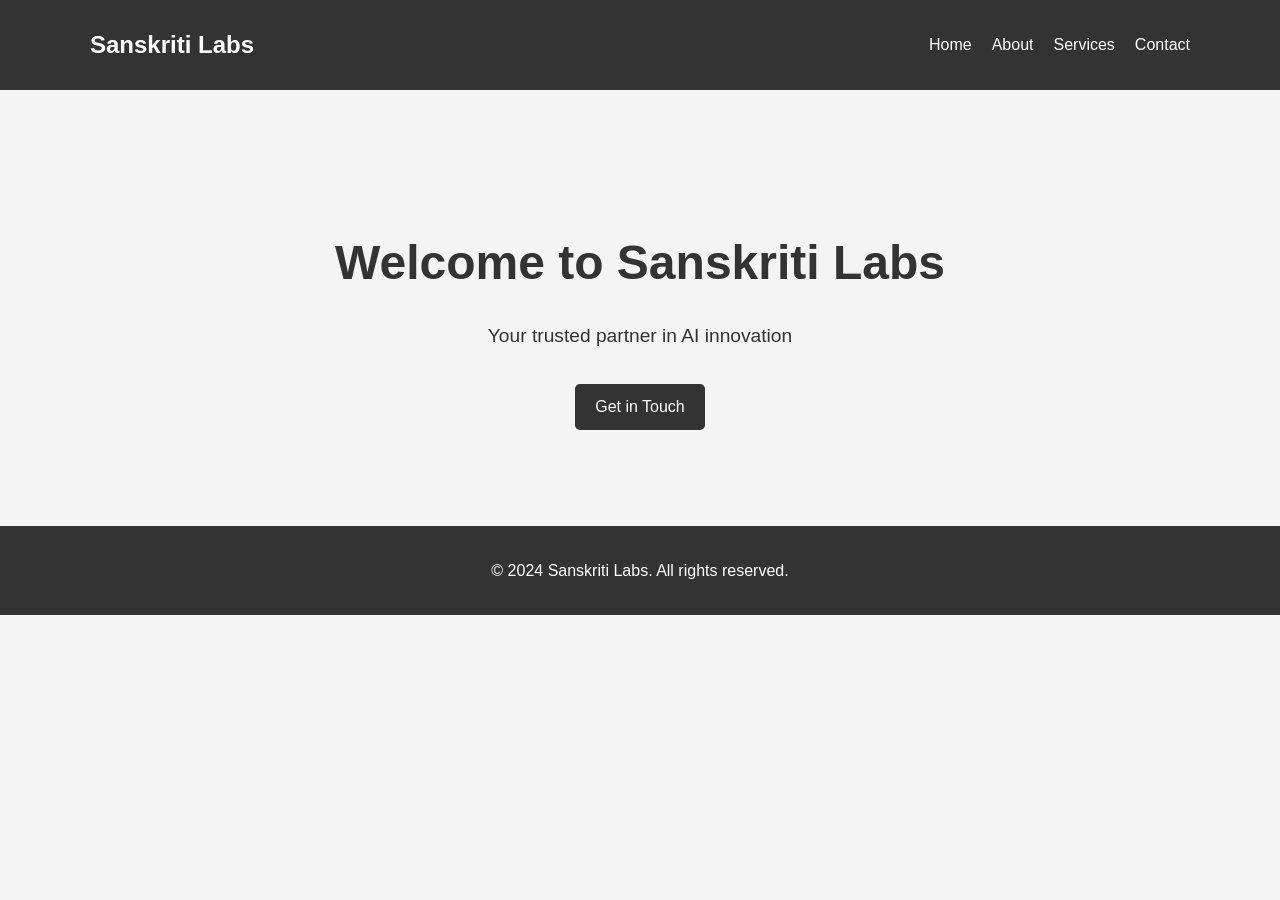
==== index.html @ 85a20cb7 "Create a basic website for Sanskriti Labs, an AI consultancy. This includes the initial HTML, CSS, a" ====
<!DOCTYPE html>
<html lang="en">
<head>
    <meta charset="UTF-8">
    <meta name="viewport" content="width=device-width, initial-scale=1.0">
    <title>Sanskriti Labs - AI Consultancy</title>
    <link rel="stylesheet" href="styles.css">
</head>
<body>
    <header>
        <nav>
            <div class="logo">Sanskriti Labs</div>
            <ul>
                <li><a href="index.html">Home</a></li>
                <li><a href="about.html">About</a></li>
                <li><a href="services.html">Services</a></li>
                <li><a href="contact.html">Contact</a></li>
            </ul>
        </nav>
    </header>

    <main>
        <section class="hero">
            <h1>Welcome to Sanskriti Labs</h1>
            <p>Your trusted partner in AI innovation</p>
            <a href="contact.html" class="cta-button">Get in Touch</a>
        </section>
    </main>

    <footer>
        <p>&copy; 2024 Sanskriti Labs. All rights reserved.</p>
    </footer>

    <script src="script.js"></script>
</body>
</html>
---- styles.css ----
/* General Body Styles */
body {
    font-family: Arial, sans-serif;
    line-height: 1.6;
    margin: 0;
    padding: 0;
    background: #f4f4f4;
    color: #333;
}

/* Header and Navigation */
header {
    background: #333;
    color: #fff;
    padding: 1rem 0;
    position: sticky;
    top: 0;
    width: 100%;
    z-index: 1000;
}

nav {
    display: flex;
    justify-content: space-between;
    align-items: center;
    max-width: 1100px;
    margin: auto;
    padding: 0 2rem;
}

nav .logo {
    font-size: 1.5rem;
    font-weight: bold;
}

nav ul {
    list-style: none;
    display: flex;
}

nav ul li {
    margin-left: 20px;
}

nav ul li a {
    color: #fff;
    text-decoration: none;
    font-size: 1rem;
}

/* Main Content */
main {
    padding: 2rem;
    max-width: 1100px;
    margin: auto;
}

/* Hero Section */
.hero {
    text-align: center;
    padding: 4rem 0;
}

.hero h1 {
    font-size: 3rem;
    margin-bottom: 1rem;
}

.hero p {
    font-size: 1.2rem;
    margin-bottom: 2rem;
}

.cta-button {
    display: inline-block;
    background: #333;
    color: #fff;
    padding: 10px 20px;
    text-decoration: none;
    border-radius: 5px;
}

/* About Us Section */
.about-us, .our-services, .contact-form {
    padding: 2rem 0;
}

/* Footer */
footer {
    text-align: center;
    padding: 1rem;
    background: #333;
    color: #fff;
}

/* Form Styles */
form {
    display: flex;
    flex-direction: column;
}

form label {
    margin-bottom: 0.5rem;
}

form input, form textarea {
    padding: 0.5rem;
    margin-bottom: 1rem;
    border: 1px solid #ccc;
    border-radius: 5px;
}

form button {
    background: #333;
    color: #fff;
    padding: 10px 20px;
    border: none;
    border-radius: 5px;
    cursor: pointer;
}
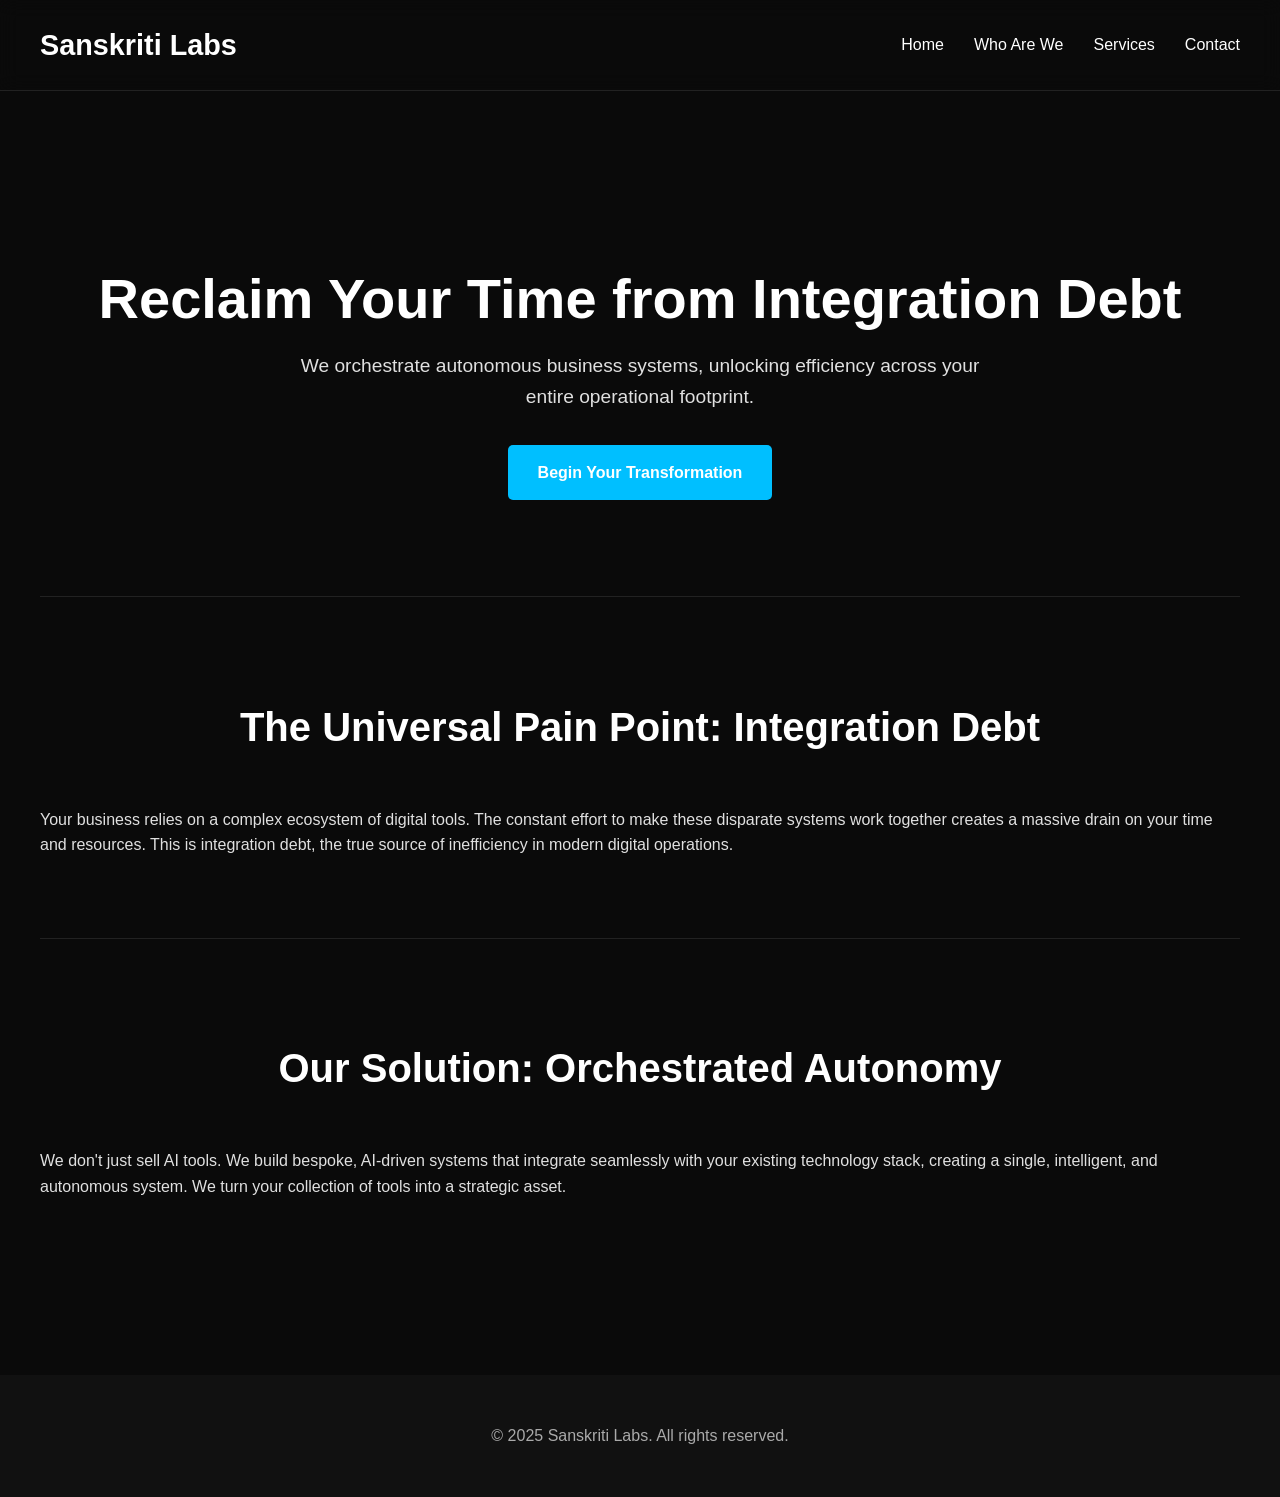
==== commit 660dca35: "I've redesigned the Sanskriti Labs website to align with your new strategic blueprint. This major up" ====
--- a/index.html
+++ b/index.html
@@ -3,7 +3,7 @@
 <head>
     <meta charset="UTF-8">
     <meta name="viewport" content="width=device-width, initial-scale=1.0">
-    <title>Sanskriti Labs - AI Consultancy</title>
+    <title>Sanskriti Labs - Autonomous Business Systems</title>
     <link rel="stylesheet" href="styles.css">
 </head>
 <body>
@@ -12,7 +12,7 @@
             <div class="logo">Sanskriti Labs</div>
             <ul>
                 <li><a href="index.html">Home</a></li>
-                <li><a href="about.html">About</a></li>
+                <li><a href="about.html">Who Are We</a></li>
                 <li><a href="services.html">Services</a></li>
                 <li><a href="contact.html">Contact</a></li>
             </ul>
@@ -21,14 +21,24 @@
 
     <main>
         <section class="hero">
-            <h1>Welcome to Sanskriti Labs</h1>
-            <p>Your trusted partner in AI innovation</p>
-            <a href="contact.html" class="cta-button">Get in Touch</a>
+            <h1>Reclaim Your Time from Integration Debt</h1>
+            <p>We orchestrate autonomous business systems, unlocking efficiency across your entire operational footprint.</p>
+            <a href="contact.html" class="cta-button">Begin Your Transformation</a>
+        </section>
+
+        <section class="problem">
+            <h2>The Universal Pain Point: Integration Debt</h2>
+            <p>Your business relies on a complex ecosystem of digital tools. The constant effort to make these disparate systems work together creates a massive drain on your time and resources. This is integration debt, the true source of inefficiency in modern digital operations.</p>
+        </section>
+
+        <section class="solution">
+            <h2>Our Solution: Orchestrated Autonomy</h2>
+            <p>We don't just sell AI tools. We build bespoke, AI-driven systems that integrate seamlessly with your existing technology stack, creating a single, intelligent, and autonomous system. We turn your collection of tools into a strategic asset.</p>
         </section>
     </main>
 
     <footer>
-        <p>&copy; 2024 Sanskriti Labs. All rights reserved.</p>
+        <p>&copy; 2025 Sanskriti Labs. All rights reserved.</p>
     </footer>
 
     <script src="script.js"></script>
--- a/styles.css
+++ b/styles.css
@@ -1,36 +1,38 @@
 /* General Body Styles */
 body {
-    font-family: Arial, sans-serif;
+    font-family: 'Inter', sans-serif;
     line-height: 1.6;
     margin: 0;
     padding: 0;
-    background: #f4f4f4;
-    color: #333;
+    background: #0a0a0a;
+    color: #e0e0e0;
 }
 
 /* Header and Navigation */
 header {
-    background: #333;
-    color: #fff;
+    background: rgba(10, 10, 10, 0.8);
+    backdrop-filter: blur(10px);
     padding: 1rem 0;
     position: sticky;
     top: 0;
     width: 100%;
     z-index: 1000;
+    border-bottom: 1px solid #222;
 }
 
 nav {
     display: flex;
     justify-content: space-between;
     align-items: center;
-    max-width: 1100px;
+    max-width: 1200px;
     margin: auto;
     padding: 0 2rem;
 }
 
 nav .logo {
-    font-size: 1.5rem;
+    font-size: 1.8rem;
     font-weight: bold;
+    color: #fff;
 }
 
 nav ul {
@@ -39,82 +41,168 @@
 }
 
 nav ul li {
-    margin-left: 20px;
+    margin-left: 30px;
 }
 
 nav ul li a {
     color: #fff;
     text-decoration: none;
     font-size: 1rem;
+    transition: color 0.3s ease;
+}
+
+nav ul li a:hover {
+    color: #00bfff;
+}
+
+.nav-toggle {
+    display: none;
+    font-size: 2rem;
+    cursor: pointer;
+}
+
+@media (max-width: 768px) {
+    nav ul {
+        display: none;
+        flex-direction: column;
+        width: 100%;
+        position: absolute;
+        top: 70px;
+        left: 0;
+        background: #111;
+    }
+
+    nav ul.active {
+        display: flex;
+    }
+
+    nav ul li {
+        margin: 1rem 0;
+        text-align: center;
+    }
+
+    .nav-toggle {
+        display: block;
+    }
 }
 
 /* Main Content */
 main {
     padding: 2rem;
-    max-width: 1100px;
+    max-width: 1200px;
     margin: auto;
 }
 
 /* Hero Section */
 .hero {
     text-align: center;
-    padding: 4rem 0;
+    padding: 6rem 0;
 }
 
 .hero h1 {
-    font-size: 3rem;
+    font-size: 3.5rem;
     margin-bottom: 1rem;
+    color: #fff;
+    line-height: 1.2;
 }
 
 .hero p {
     font-size: 1.2rem;
     margin-bottom: 2rem;
+    max-width: 700px;
+    margin-left: auto;
+    margin-right: auto;
 }
 
 .cta-button {
     display: inline-block;
-    background: #333;
-    color: #fff;
-    padding: 10px 20px;
+    background: #00bfff;
+    color: #fff;
+    padding: 15px 30px;
     text-decoration: none;
     border-radius: 5px;
-}
-
-/* About Us Section */
-.about-us, .our-services, .contact-form {
-    padding: 2rem 0;
+    font-weight: bold;
+    transition: background 0.3s ease;
+}
+
+.cta-button:hover {
+    background: #009acd;
+}
+
+/* Sections */
+section {
+    padding: 4rem 0;
+    border-bottom: 1px solid #222;
+}
+
+section:last-child {
+    border-bottom: none;
+}
+
+h2 {
+    font-size: 2.5rem;
+    text-align: center;
+    margin-bottom: 3rem;
+    color: #fff;
+}
+
+/* Service Modules */
+.service-module, .process-step {
+    background: #111;
+    padding: 2rem;
+    margin-bottom: 2rem;
+    border-radius: 8px;
+    border: 1px solid #222;
+}
+
+.service-module h2, .process-step h3 {
+    font-size: 1.8rem;
+    margin-bottom: 1rem;
+    color: #00bfff;
 }
 
 /* Footer */
 footer {
     text-align: center;
-    padding: 1rem;
-    background: #333;
-    color: #fff;
+    padding: 2rem;
+    background: #111;
+    color: #aaa;
+    margin-top: 4rem;
 }
 
 /* Form Styles */
 form {
     display: flex;
     flex-direction: column;
+    max-width: 600px;
+    margin: auto;
 }
 
 form label {
     margin-bottom: 0.5rem;
+    color: #ccc;
 }
 
 form input, form textarea {
-    padding: 0.5rem;
-    margin-bottom: 1rem;
-    border: 1px solid #ccc;
+    padding: 1rem;
+    margin-bottom: 1.5rem;
+    border: 1px solid #333;
     border-radius: 5px;
+    background: #222;
+    color: #fff;
 }
 
 form button {
-    background: #333;
-    color: #fff;
-    padding: 10px 20px;
+    background: #00bfff;
+    color: #fff;
+    padding: 15px 30px;
     border: none;
     border-radius: 5px;
     cursor: pointer;
-}
+    font-weight: bold;
+    transition: background 0.3s ease;
+}
+
+form button:hover {
+    background: #009acd;
+}
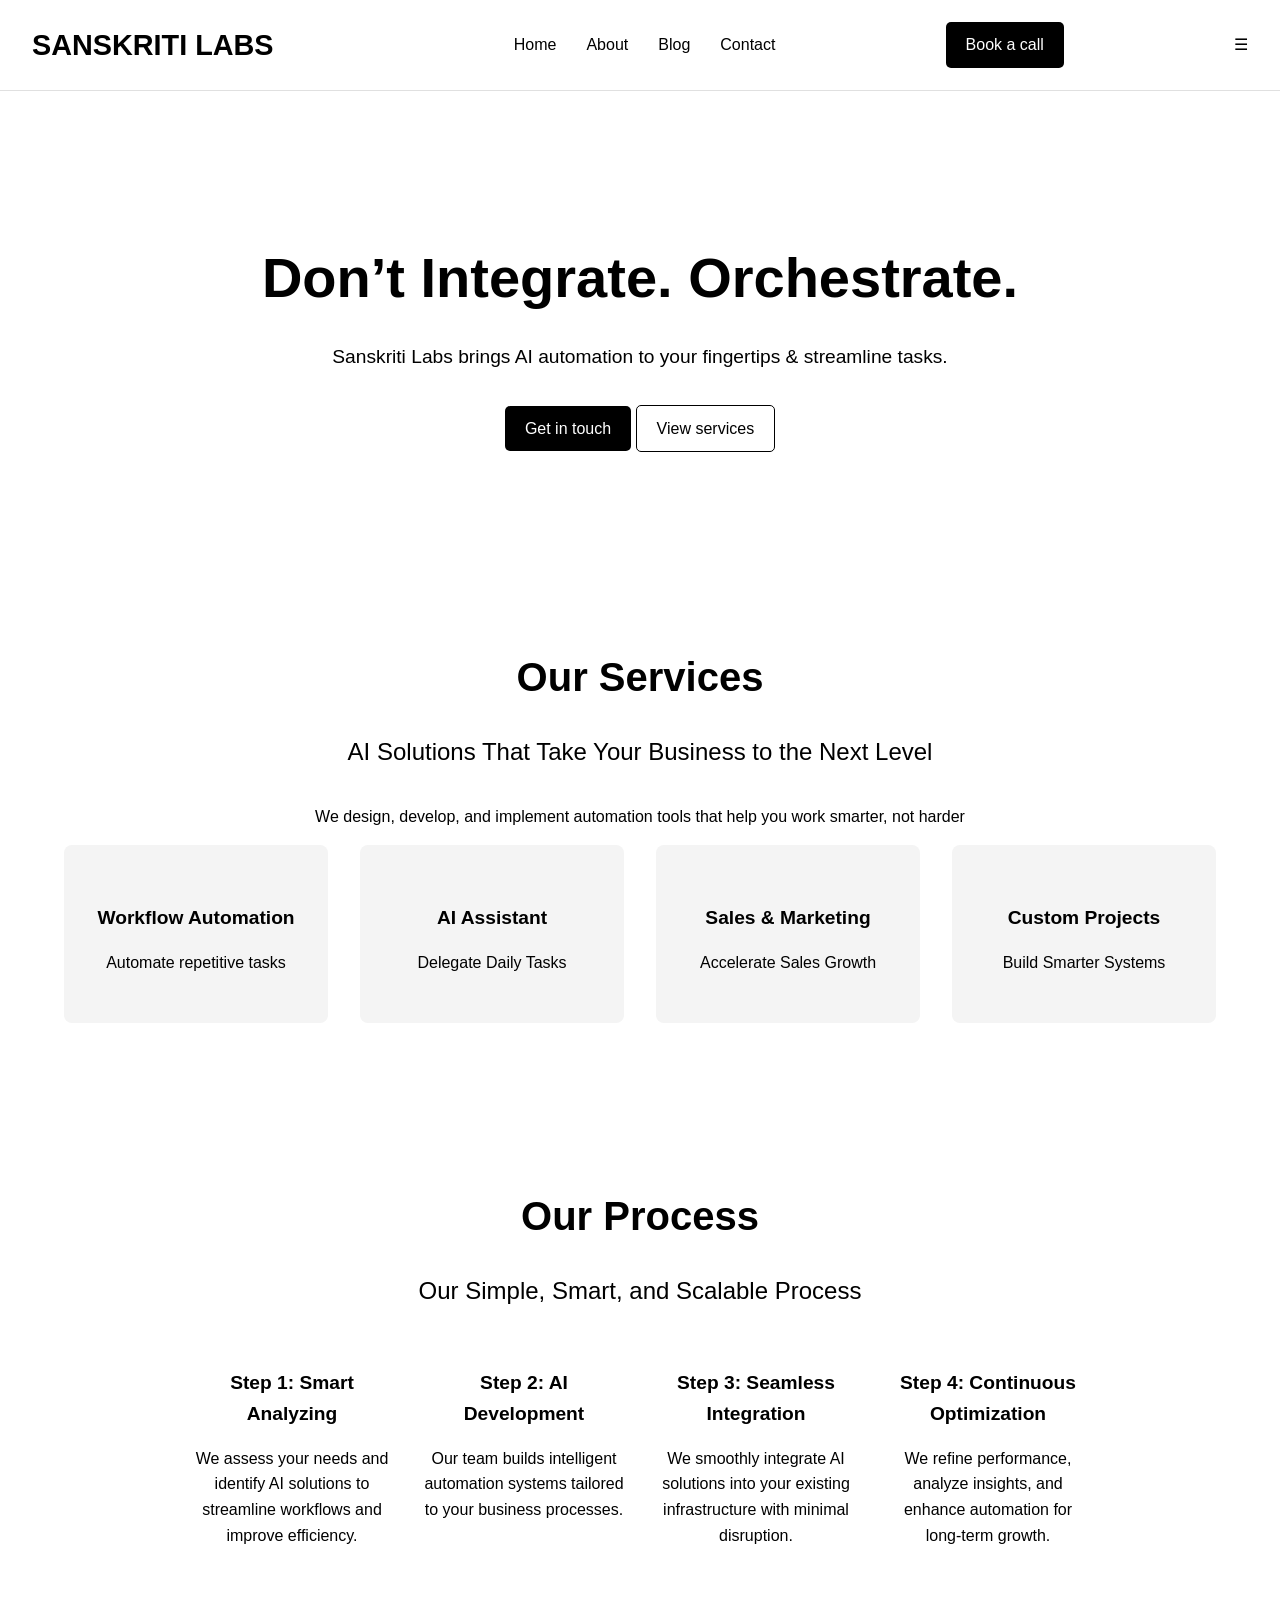
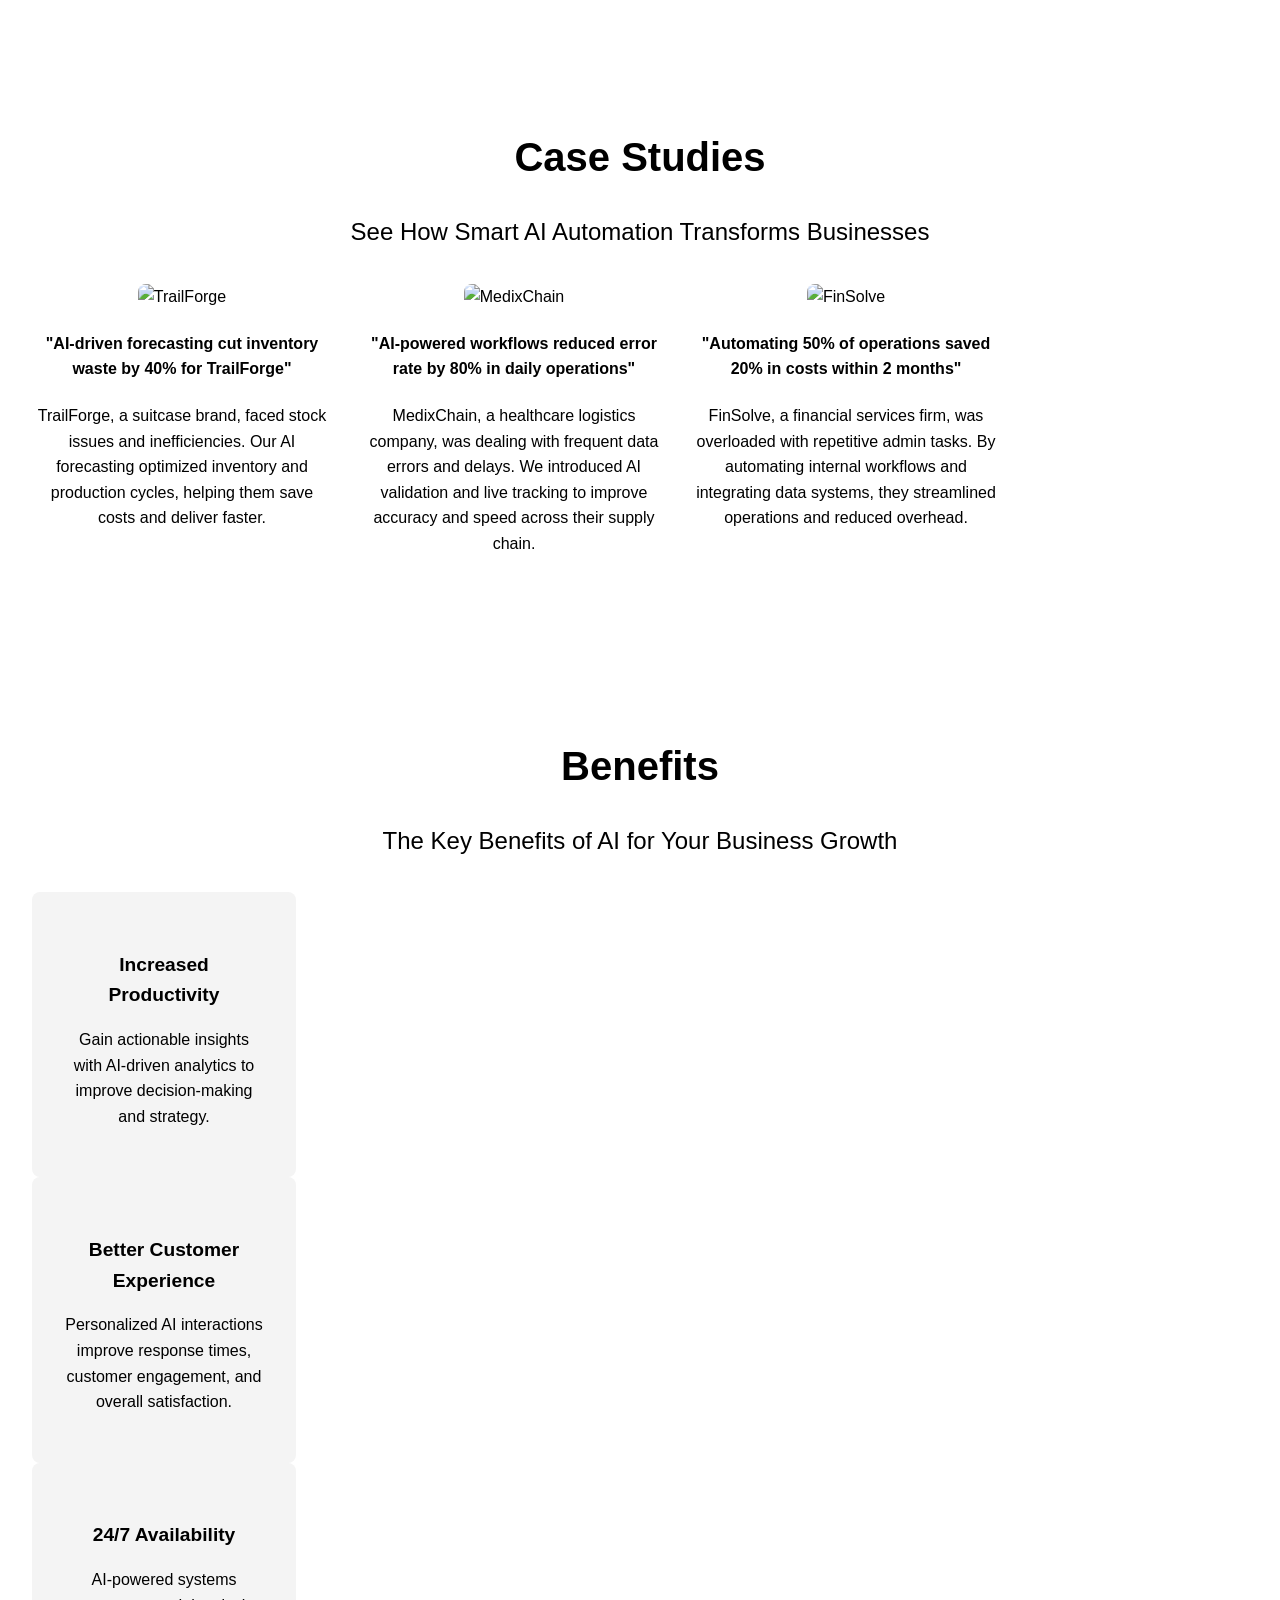
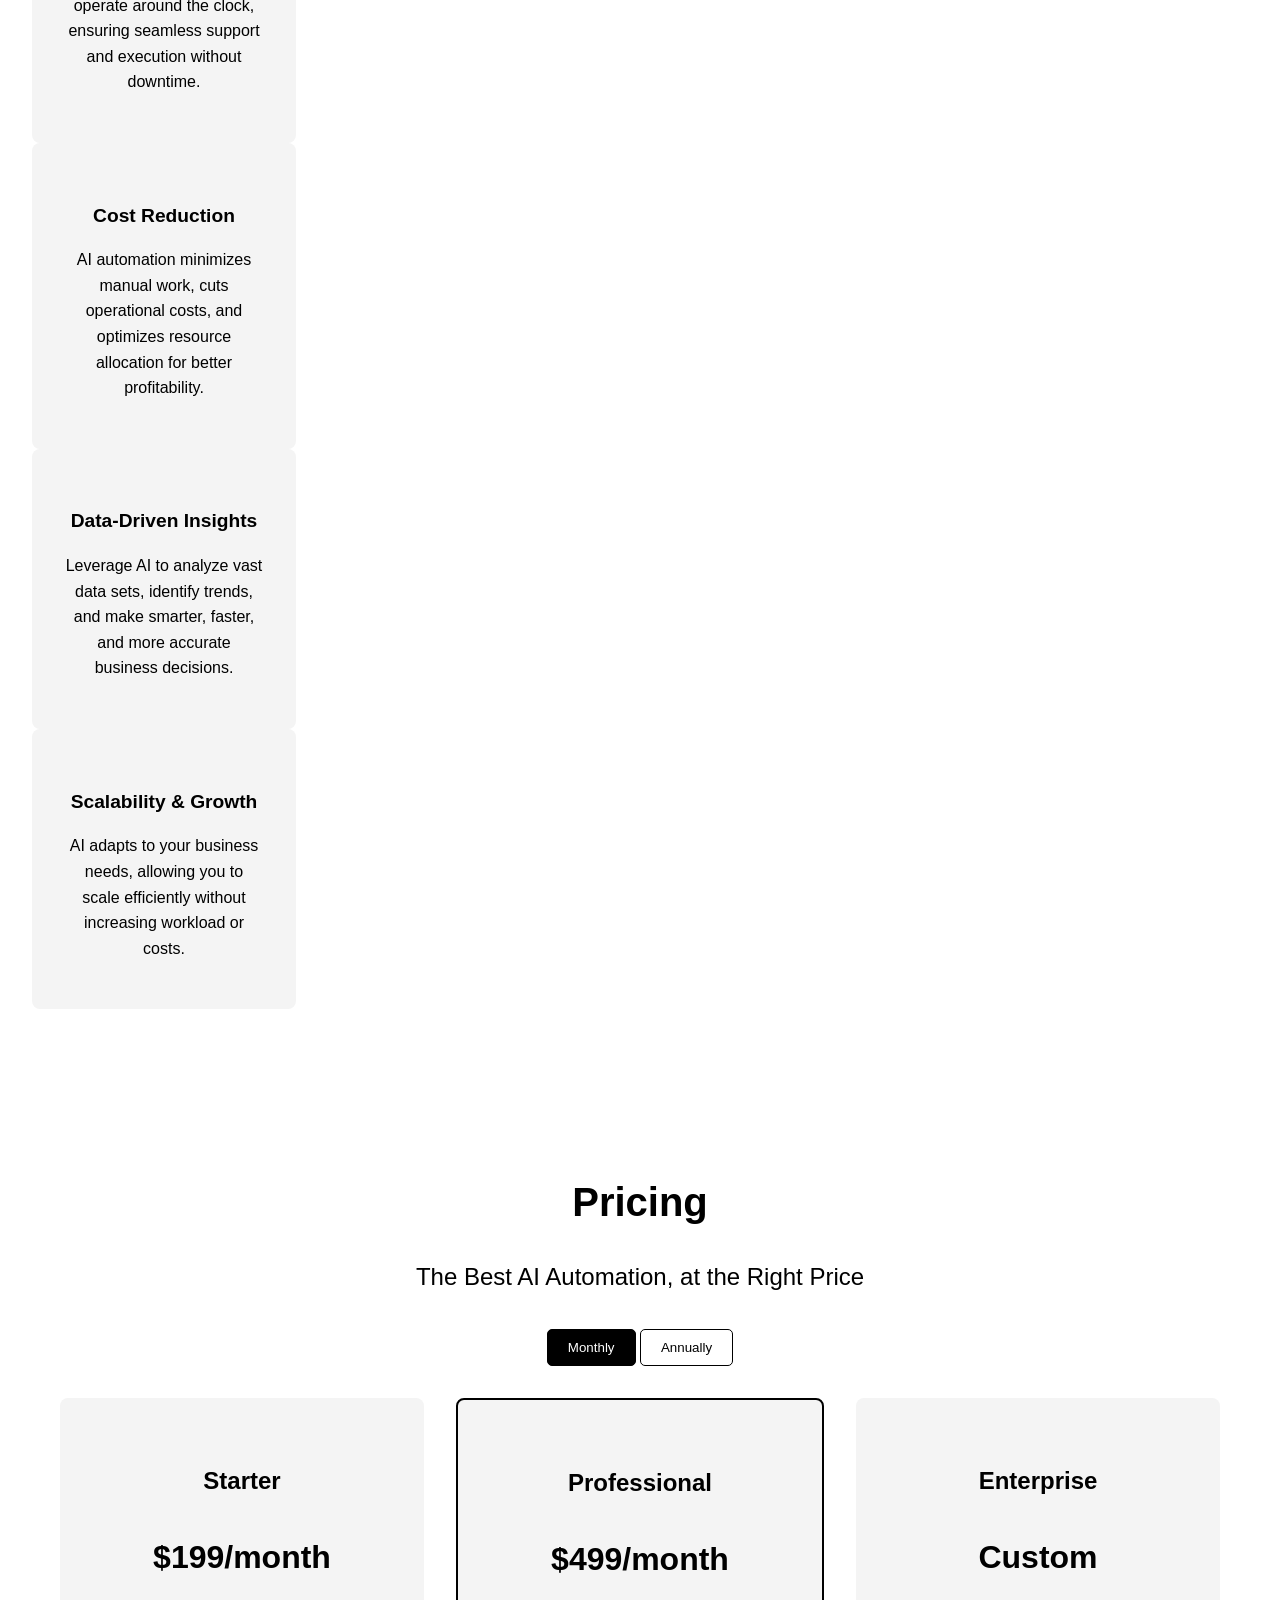
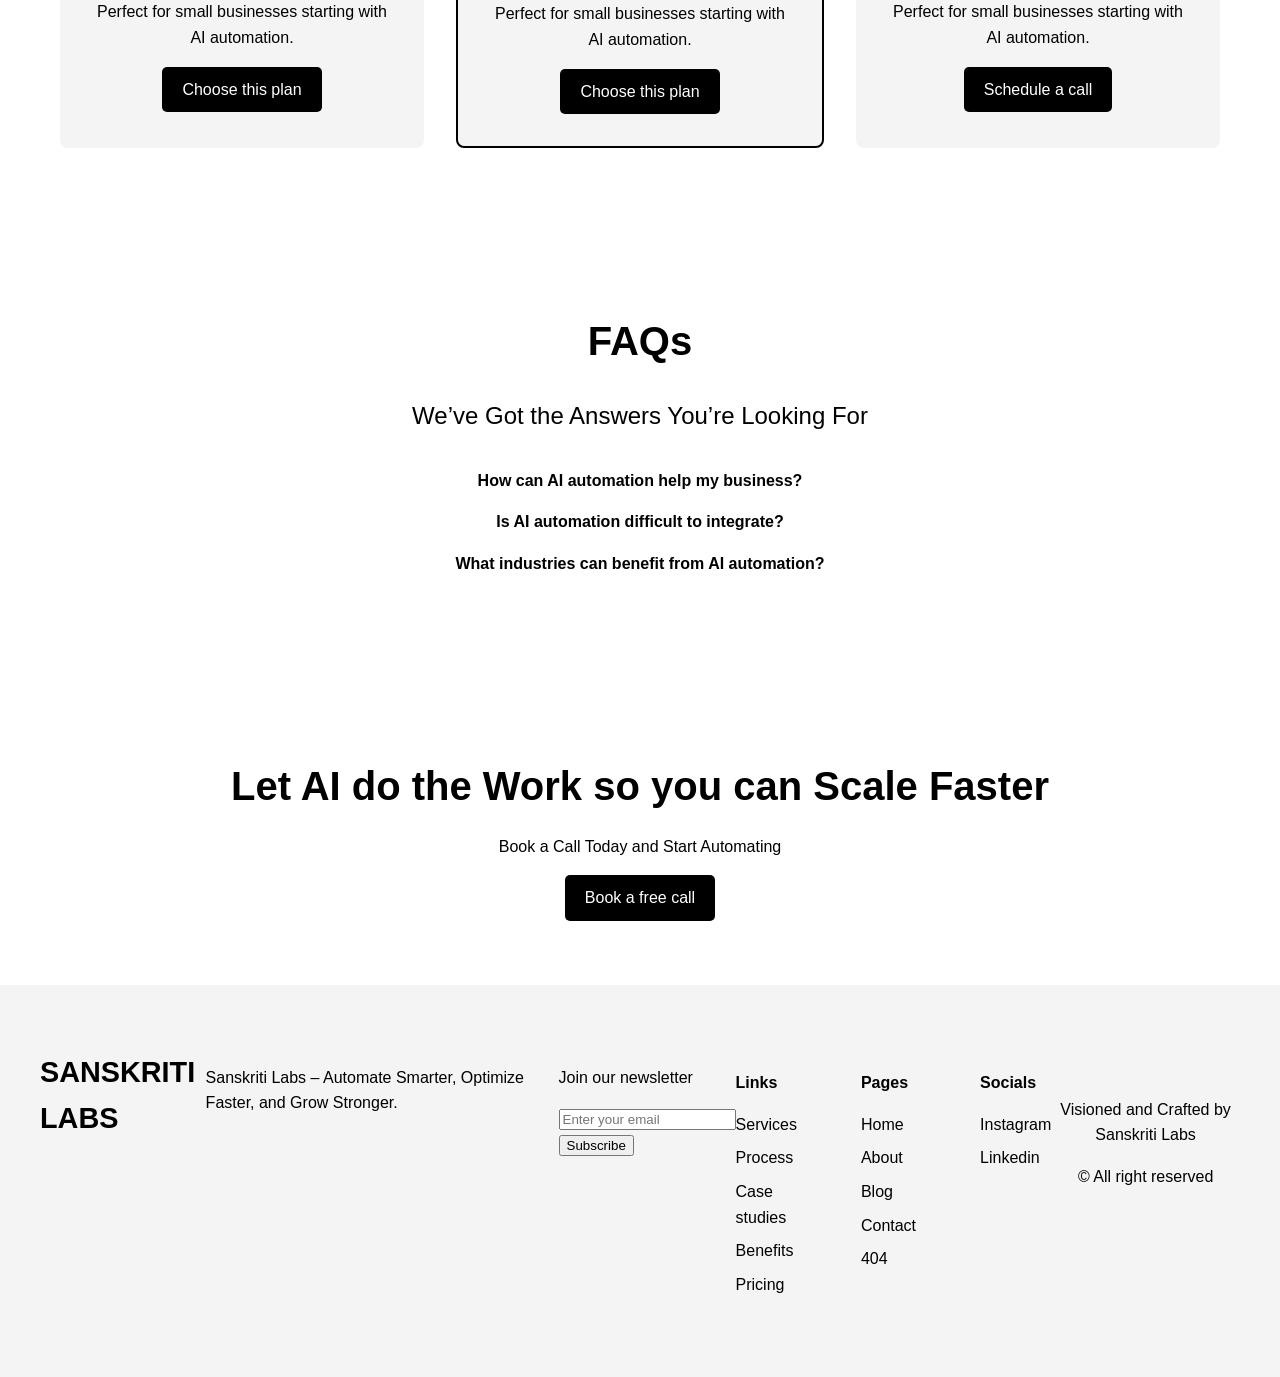
==== commit 0f1af154: "I will clone the Sanskriti Labs website with a light theme. This will replicate the entire website a" ====
--- a/index.html
+++ b/index.html
@@ -3,42 +3,239 @@
 <head>
     <meta charset="UTF-8">
     <meta name="viewport" content="width=device-width, initial-scale=1.0">
-    <title>Sanskriti Labs - Autonomous Business Systems</title>
+    <title>Sanskriti Labs - Don't Integrate. Orchestrate.</title>
     <link rel="stylesheet" href="styles.css">
 </head>
 <body>
     <header>
+        <div class="logo">SANSKRITI LABS</div>
         <nav>
-            <div class="logo">Sanskriti Labs</div>
             <ul>
                 <li><a href="index.html">Home</a></li>
-                <li><a href="about.html">Who Are We</a></li>
-                <li><a href="services.html">Services</a></li>
+                <li><a href="about.html">About</a></li>
+                <li><a href="blog.html">Blog</a></li>
                 <li><a href="contact.html">Contact</a></li>
             </ul>
         </nav>
+        <a href="#" class="cta-button">Book a call</a>
     </header>
 
     <main>
         <section class="hero">
-            <h1>Reclaim Your Time from Integration Debt</h1>
-            <p>We orchestrate autonomous business systems, unlocking efficiency across your entire operational footprint.</p>
-            <a href="contact.html" class="cta-button">Begin Your Transformation</a>
-        </section>
-
-        <section class="problem">
-            <h2>The Universal Pain Point: Integration Debt</h2>
-            <p>Your business relies on a complex ecosystem of digital tools. The constant effort to make these disparate systems work together creates a massive drain on your time and resources. This is integration debt, the true source of inefficiency in modern digital operations.</p>
-        </section>
-
-        <section class="solution">
-            <h2>Our Solution: Orchestrated Autonomy</h2>
-            <p>We don't just sell AI tools. We build bespoke, AI-driven systems that integrate seamlessly with your existing technology stack, creating a single, intelligent, and autonomous system. We turn your collection of tools into a strategic asset.</p>
+            <div class="hero-content">
+                <h1>Don’t Integrate. Orchestrate.</h1>
+                <p>Sanskriti Labs brings AI automation to your fingertips & streamline tasks.</p>
+                <a href="contact.html" class="cta-button">Get in touch</a>
+                <a href="#services" class="cta-button secondary">View services</a>
+            </div>
+        </section>
+
+        <section id="services" class="services">
+            <h2>Our Services</h2>
+            <h3>AI Solutions That Take Your Business to the Next Level</h3>
+            <p>We design, develop, and implement automation tools that help you work smarter, not harder</p>
+            <div class="service-cards">
+                <div class="card">
+                    <h4>Workflow Automation</h4>
+                    <p>Automate repetitive tasks</p>
+                </div>
+                <div class="card">
+                    <h4>AI Assistant</h4>
+                    <p>Delegate Daily Tasks</p>
+                </div>
+                <div class="card">
+                    <h4>Sales & Marketing</h4>
+                    <p>Accelerate Sales Growth</p>
+                </div>
+                <div class="card">
+                    <h4>Custom Projects</h4>
+                    <p>Build Smarter Systems</p>
+                </div>
+            </div>
+        </section>
+
+        <section class="process">
+            <h2>Our Process</h2>
+            <h3>Our Simple, Smart, and Scalable Process</h3>
+            <div class="process-steps">
+                <div class="step">
+                    <h4>Step 1: Smart Analyzing</h4>
+                    <p>We assess your needs and identify AI solutions to streamline workflows and improve efficiency.</p>
+                </div>
+                <div class="step">
+                    <h4>Step 2: AI Development</h4>
+                    <p>Our team builds intelligent automation systems tailored to your business processes.</p>
+                </div>
+                <div class="step">
+                    <h4>Step 3: Seamless Integration</h4>
+                    <p>We smoothly integrate AI solutions into your existing infrastructure with minimal disruption.</p>
+                </div>
+                <div class="step">
+                    <h4>Step 4: Continuous Optimization</h4>
+                    <p>We refine performance, analyze insights, and enhance automation for long-term growth.</p>
+                </div>
+            </div>
+        </section>
+
+        <section id="cases" class="case-studies">
+            <h2>Case Studies</h2>
+            <h3>See How Smart AI Automation Transforms Businesses</h3>
+            <div class="case-study-slider">
+                <div class="case-study">
+                    <img src="https://framerusercontent.com/images/wZ4QywsLlJwC6C7w4D9W92Oqug.jpeg" alt="TrailForge">
+                    <h4>"AI-driven forecasting cut inventory waste by 40% for TrailForge"</h4>
+                    <p>TrailForge, a suitcase brand, faced stock issues and inefficiencies. Our AI forecasting optimized inventory and production cycles, helping them save costs and deliver faster.</p>
+                </div>
+                <div class="case-study">
+                    <img src="https://framerusercontent.com/images/CDxS3e61UksiMm0oJGi80w7vEA.jpeg" alt="MedixChain">
+                    <h4>"AI-powered workflows reduced error rate by 80% in daily operations"</h4>
+                    <p>MedixChain, a healthcare logistics company, was dealing with frequent data errors and delays. We introduced AI validation and live tracking to improve accuracy and speed across their supply chain.</p>
+                </div>
+                <div class="case-study">
+                    <img src="https://framerusercontent.com/images/JK0fwwNQempKT9E5v6SvIj81ag.jpeg" alt="FinSolve">
+                    <h4>"Automating 50% of operations saved 20% in costs within 2 months"</h4>
+                    <p>FinSolve, a financial services firm, was overloaded with repetitive admin tasks. By automating internal workflows and integrating data systems, they streamlined operations and reduced overhead.</p>
+                </div>
+            </div>
+        </section>
+
+        <section id="benefits" class="benefits">
+            <h2>Benefits</h2>
+            <h3>The Key Benefits of AI for Your Business Growth</h3>
+            <div class="benefit-cards">
+                <div class="card">
+                    <h4>Increased Productivity</h4>
+                    <p>Gain actionable insights with AI-driven analytics to improve decision-making and strategy.</p>
+                </div>
+                <div class="card">
+                    <h4>Better Customer Experience</h4>
+                    <p>Personalized AI interactions improve response times, customer engagement, and overall satisfaction.</p>
+                </div>
+                <div class="card">
+                    <h4>24/7 Availability</h4>
+                    <p>AI-powered systems operate around the clock, ensuring seamless support and execution without downtime.</p>
+                </div>
+                <div class="card">
+                    <h4>Cost Reduction</h4>
+                    <p>AI automation minimizes manual work, cuts operational costs, and optimizes resource allocation for better profitability.</p>
+                </div>
+                <div class="card">
+                    <h4>Data-Driven Insights</h4>
+                    <p>Leverage AI to analyze vast data sets, identify trends, and make smarter, faster, and more accurate business decisions.</p>
+                </div>
+                <div class="card">
+                    <h4>Scalability & Growth</h4>
+                    <p>AI adapts to your business needs, allowing you to scale efficiently without increasing workload or costs.</p>
+                </div>
+            </div>
+        </section>
+
+        <section id="pricing" class="pricing">
+            <h2>Pricing</h2>
+            <h3>The Best AI Automation, at the Right Price</h3>
+            <div class="pricing-toggle">
+                <button class="active">Monthly</button>
+                <button>Annually</button>
+            </div>
+            <div class="pricing-plans">
+                <div class="plan">
+                    <h4>Starter</h4>
+                    <p class="price">$199/month</p>
+                    <p>Perfect for small businesses starting with AI automation.</p>
+                    <a href="#" class="cta-button">Choose this plan</a>
+                </div>
+                <div class="plan popular">
+                    <h4>Professional</h4>
+                    <p class="price">$499/month</p>
+                    <p>Perfect for small businesses starting with AI automation.</p>
+                    <a href="#" class="cta-button">Choose this plan</a>
+                </div>
+                <div class="plan">
+                    <h4>Enterprise</h4>
+                    <p class="price">Custom</p>
+                    <p>Perfect for small businesses starting with AI automation.</p>
+                    <a href="#" class="cta-button">Schedule a call</a>
+                </div>
+            </div>
+        </section>
+
+        <section class="faq">
+            <h2>FAQs</h2>
+            <h3>We’ve Got the Answers You’re Looking For</h3>
+            <div class="faq-accordion">
+                <div class="faq-item">
+                    <div class="faq-item-header">How can AI automation help my business?</div>
+                    <div class="faq-item-body">
+                        <p>AI automation can help your business by streamlining repetitive tasks, improving efficiency, reducing costs, and providing valuable insights from your data.</p>
+                    </div>
+                </div>
+                <div class="faq-item">
+                    <div class="faq-item-header">Is AI automation difficult to integrate?</div>
+                    <div class="faq-item-body">
+                        <p>We make the integration process as seamless as possible. Our team works closely with you to ensure a smooth transition with minimal disruption to your existing workflows.</p>
+                    </div>
+                </div>
+                <div class="faq-item">
+                    <div class="faq-item-header">What industries can benefit from AI automation?</div>
+                    <div class="faq-item-body">
+                        <p>Virtually any industry can benefit from AI automation. We have experience working with clients in e-commerce, healthcare, finance, and more.</p>
+                    </div>
+                </div>
+            </div>
+        </section>
+
+        <section class="cta-banner">
+            <h2>Let AI do the Work so you can Scale Faster</h2>
+            <p>Book a Call Today and Start Automating</p>
+            <a href="#" class="cta-button">Book a free call</a>
         </section>
     </main>
 
     <footer>
-        <p>&copy; 2025 Sanskriti Labs. All rights reserved.</p>
+        <div class="footer-content">
+            <div class="logo">SANSKRITI LABS</div>
+            <p>Sanskriti Labs – Automate Smarter, Optimize Faster, and Grow Stronger.</p>
+            <div class="newsletter">
+                <p>Join our newsletter</p>
+                <form>
+                    <input type="email" placeholder="Enter your email">
+                    <button type="submit">Subscribe</button>
+                </form>
+            </div>
+            <div class="footer-links">
+                <div class="links-column">
+                    <h4>Links</h4>
+                    <ul>
+                        <li><a href="#services">Services</a></li>
+                        <li><a href="#process">Process</a></li>
+                        <li><a href="#cases">Case studies</a></li>
+                        <li><a href="#benefits">Benefits</a></li>
+                        <li><a href="#pricing">Pricing</a></li>
+                    </ul>
+                </div>
+                <div class="links-column">
+                    <h4>Pages</h4>
+                    <ul>
+                        <li><a href="index.html">Home</a></li>
+                        <li><a href="about.html">About</a></li>
+                        <li><a href="blog.html">Blog</a></li>
+                        <li><a href="contact.html">Contact</a></li>
+                        <li><a href="404.html">404</a></li>
+                    </ul>
+                </div>
+                <div class="links-column">
+                    <h4>Socials</h4>
+                    <ul>
+                        <li><a href="#">Instagram</a></li>
+                        <li><a href="#">Linkedin</a></li>
+                    </ul>
+                </div>
+            </div>
+            <div class="copyright">
+                <p>Visioned and Crafted by Sanskriti Labs</p>
+                <p>© All right reserved</p>
+            </div>
+        </div>
     </footer>
 
     <script src="script.js"></script>
--- a/styles.css
+++ b/styles.css
@@ -4,106 +4,63 @@
     line-height: 1.6;
     margin: 0;
     padding: 0;
-    background: #0a0a0a;
-    color: #e0e0e0;
+    background: #ffffff;
+    color: #000000;
 }
 
 /* Header and Navigation */
 header {
-    background: rgba(10, 10, 10, 0.8);
-    backdrop-filter: blur(10px);
-    padding: 1rem 0;
-    position: sticky;
-    top: 0;
-    width: 100%;
-    z-index: 1000;
-    border-bottom: 1px solid #222;
-}
-
-nav {
     display: flex;
     justify-content: space-between;
     align-items: center;
-    max-width: 1200px;
-    margin: auto;
-    padding: 0 2rem;
-}
-
-nav .logo {
+    padding: 1rem 2rem;
+    border-bottom: 1px solid #e0e0e0;
+}
+
+nav ul {
+    list-style: none;
+    display: flex;
+}
+
+nav ul li {
+    margin-left: 30px;
+}
+
+nav ul li a {
+    color: #000000;
+    text-decoration: none;
+    font-size: 1rem;
+}
+
+.logo {
     font-size: 1.8rem;
     font-weight: bold;
-    color: #fff;
-}
-
-nav ul {
-    list-style: none;
-    display: flex;
-}
-
-nav ul li {
-    margin-left: 30px;
-}
-
-nav ul li a {
-    color: #fff;
+}
+
+.cta-button {
+    display: inline-block;
+    background: #000000;
+    color: #ffffff;
+    padding: 10px 20px;
     text-decoration: none;
-    font-size: 1rem;
-    transition: color 0.3s ease;
-}
-
-nav ul li a:hover {
-    color: #00bfff;
-}
-
-.nav-toggle {
-    display: none;
-    font-size: 2rem;
-    cursor: pointer;
-}
-
-@media (max-width: 768px) {
-    nav ul {
-        display: none;
-        flex-direction: column;
-        width: 100%;
-        position: absolute;
-        top: 70px;
-        left: 0;
-        background: #111;
-    }
-
-    nav ul.active {
-        display: flex;
-    }
-
-    nav ul li {
-        margin: 1rem 0;
-        text-align: center;
-    }
-
-    .nav-toggle {
-        display: block;
-    }
-}
-
-/* Main Content */
-main {
-    padding: 2rem;
-    max-width: 1200px;
-    margin: auto;
+    border-radius: 5px;
+}
+
+.cta-button.secondary {
+    background: #ffffff;
+    color: #000000;
+    border: 1px solid #000000;
 }
 
 /* Hero Section */
 .hero {
     text-align: center;
-    padding: 6rem 0;
+    padding: 6rem 2rem;
 }
 
 .hero h1 {
     font-size: 3.5rem;
     margin-bottom: 1rem;
-    color: #fff;
-    line-height: 1.2;
 }
 
 .hero p {
@@ -114,95 +71,245 @@
     margin-right: auto;
 }
 
-.cta-button {
-    display: inline-block;
-    background: #00bfff;
-    color: #fff;
-    padding: 15px 30px;
-    text-decoration: none;
-    border-radius: 5px;
-    font-weight: bold;
-    transition: background 0.3s ease;
-}
-
-.cta-button:hover {
-    background: #009acd;
-}
-
 /* Sections */
 section {
-    padding: 4rem 0;
-    border-bottom: 1px solid #222;
-}
-
-section:last-child {
-    border-bottom: none;
+    padding: 4rem 2rem;
+    text-align: center;
 }
 
 h2 {
     font-size: 2.5rem;
-    text-align: center;
-    margin-bottom: 3rem;
-    color: #fff;
-}
-
-/* Service Modules */
-.service-module, .process-step {
-    background: #111;
+    margin-bottom: 1rem;
+}
+
+h3 {
+    font-size: 1.5rem;
+    margin-bottom: 2rem;
+    font-weight: normal;
+}
+
+/* Service Cards */
+.service-cards {
+    display: flex;
+    justify-content: center;
+    gap: 2rem;
+}
+
+.card {
+    background: #f4f4f4;
     padding: 2rem;
-    margin-bottom: 2rem;
     border-radius: 8px;
-    border: 1px solid #222;
-}
-
-.service-module h2, .process-step h3 {
-    font-size: 1.8rem;
-    margin-bottom: 1rem;
-    color: #00bfff;
+    width: 200px;
+}
+
+.card h4 {
+    font-size: 1.2rem;
+    margin-bottom: 1rem;
+}
+
+/* Process Steps */
+.process-steps {
+    display: flex;
+    justify-content: center;
+    gap: 2rem;
+}
+
+.step {
+    width: 200px;
+}
+
+.step h4 {
+    font-size: 1.2rem;
+    margin-bottom: 1rem;
 }
 
 /* Footer */
 footer {
+    background: #f4f4f4;
+    padding: 4rem 2rem;
+}
+
+.footer-content {
+    display: flex;
+    justify-content: space-between;
+    max-width: 1200px;
+    margin: auto;
+}
+
+.footer-links {
+    display: flex;
+    gap: 4rem;
+}
+
+.links-column h4 {
+    margin-bottom: 1rem;
+}
+
+.links-column ul {
+    list-style: none;
+    padding: 0;
+}
+
+.links-column ul li {
+    margin-bottom: 0.5rem;
+}
+
+.links-column ul li a {
+    color: #000000;
+    text-decoration: none;
+}
+
+.copyright {
     text-align: center;
-    padding: 2rem;
-    background: #111;
-    color: #aaa;
-    margin-top: 4rem;
-}
-
-/* Form Styles */
-form {
-    display: flex;
-    flex-direction: column;
-    max-width: 600px;
-    margin: auto;
-}
-
-form label {
-    margin-bottom: 0.5rem;
-    color: #ccc;
-}
-
-form input, form textarea {
-    padding: 1rem;
-    margin-bottom: 1.5rem;
-    border: 1px solid #333;
-    border-radius: 5px;
-    background: #222;
-    color: #fff;
-}
-
-form button {
-    background: #00bfff;
-    color: #fff;
-    padding: 15px 30px;
-    border: none;
+    margin-top: 2rem;
+}
+
+/* Animations */
+.hero-content {
+    animation: fadeIn 1s ease-in-out;
+}
+
+@keyframes fadeIn {
+    from {
+        opacity: 0;
+        transform: translateY(20px);
+    }
+    to {
+        opacity: 1;
+        transform: translateY(0);
+    }
+}
+
+/* Responsive Design */
+@media (max-width: 768px) {
+    header {
+        flex-direction: column;
+    }
+
+    nav ul {
+        margin-top: 1rem;
+    }
+
+    .service-cards, .process-steps {
+        flex-direction: column;
+        align-items: center;
+    }
+
+    .footer-content {
+        flex-direction: column;
+        align-items: center;
+        text-align: center;
+    }
+
+    .footer-links {
+        flex-direction: column;
+        gap: 2rem;
+        margin-top: 2rem;
+    }
+}
+
+/* Scroll-triggered animations */
+section {
+    opacity: 0;
+    transform: translateY(20px);
+    transition: opacity 0.5s ease-in-out, transform 0.5s ease-in-out;
+}
+
+section.visible {
+    opacity: 1;
+    transform: translateY(0);
+}
+
+/* FAQ Accordion */
+.faq-item {
+    margin-bottom: 1rem;
+}
+
+.faq-item-header {
+    cursor: pointer;
+    font-weight: bold;
+}
+
+.faq-item-body {
+    display: none;
+    padding-top: 1rem;
+}
+
+.faq-item.active .faq-item-body {
+    display: block;
+}
+
+/* Case Study Slider */
+.case-study-slider {
+    display: flex;
+    overflow-x: scroll;
+    scroll-snap-type: x mandatory;
+    -webkit-overflow-scrolling: touch;
+    scrollbar-width: none; /* Firefox */
+    -ms-overflow-style: none;  /* Internet Explorer 10+ */
+}
+
+.case-study-slider::-webkit-scrollbar {
+    display: none; /* Safari and Chrome */
+}
+
+.case-study {
+    flex: 0 0 auto;
+    width: 300px;
+    margin-right: 2rem;
+    scroll-snap-align: start;
+}
+
+.case-study img {
+    width: 100%;
+    height: 200px;
+    object-fit: cover;
+    border-radius: 8px;
+}
+
+/* Pricing Toggle */
+.pricing-toggle {
+    margin-bottom: 2rem;
+}
+
+.pricing-toggle button {
+    background: transparent;
+    border: 1px solid #000000;
+    color: #000000;
+    padding: 10px 20px;
     border-radius: 5px;
     cursor: pointer;
+}
+
+.pricing-toggle button.active {
+    background: #000000;
+    color: #ffffff;
+}
+
+.pricing-plans {
+    display: flex;
+    justify-content: center;
+    gap: 2rem;
+}
+
+.plan {
+    background: #f4f4f4;
+    padding: 2rem;
+    border-radius: 8px;
+    width: 300px;
+}
+
+.plan.popular {
+    border: 2px solid #000000;
+}
+
+.plan h4 {
+    font-size: 1.5rem;
+    margin-bottom: 1rem;
+}
+
+.price {
+    font-size: 2rem;
     font-weight: bold;
-    transition: background 0.3s ease;
-}
-
-form button:hover {
-    background: #009acd;
-}
+    margin-bottom: 1rem;
+}
